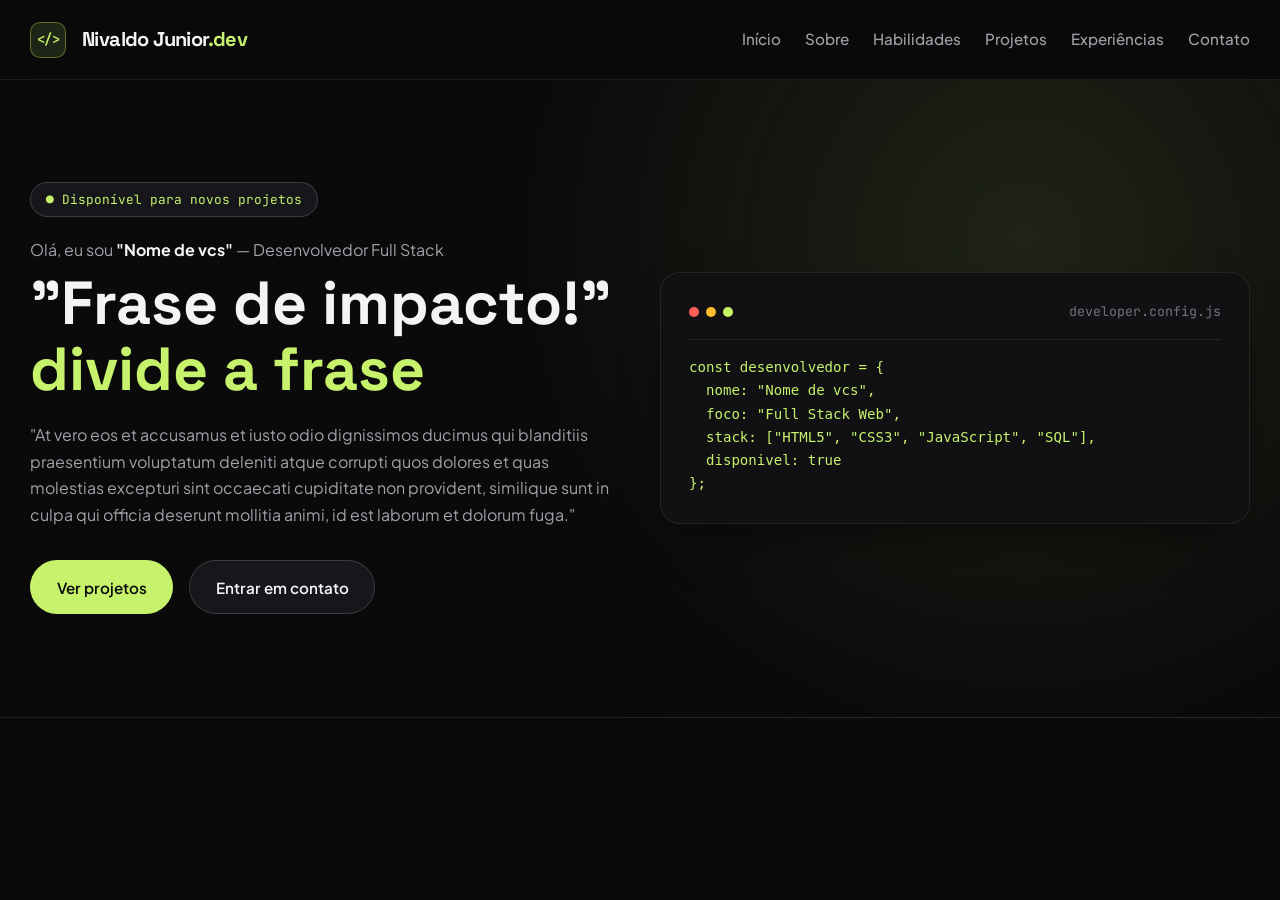
==== index.html @ bec2da5c "First commit" ====
<!DOCTYPE html>
<html lang="pt-BR">
<head>
  <meta charset="UTF-8">
  <meta name="viewport" content="width=device-width, initial-scale=1.0">
  <title>Nivaldo Junior - Desenvolvedor</title>

  <!-- Favicon -->
  <link rel="icon" href="assets/favicon.svg">

  <!-- Fontes Google -->
  <link rel="preconnect" href="https://fonts.googleapis.com">
  <link rel="preconnect" href="https://fonts.gstatic.com" crossorigin>
  <link href="https://fonts.googleapis.com/css2?family=JetBrains+Mono:wght@400;500;600&family=Plus+Jakarta+Sans:wght@400;500;600;700&family=Space+Grotesk:wght@500;600;700&display=swap" rel="stylesheet">

  <!-- Folha de Estilo -->
  <link rel="stylesheet" href="css/style.css">
</head>
<body>
  <!-- Link de acessibilidade para o teclado -->
  <a href="#home" class="skip-link">Pular para a Home</a>

  <!-- Navegação -->
  <header id="topo" class="site-header" data-site-header>
    <div class="container header-inner">
      <a href="#home" class="brand-logo" aria-label="Nivaldo Junior - Página Inicial">
        <span class="brand-mark" aria-hidden="true">&lt;/&gt;</span>
        <span class="brand-text">Nivaldo Junior<span class="brand-accent">.dev</span></span>
      </a>

      <!-- Controle checkbox invisível -->
      <input
        type="checkbox"
        id="nav-toggle"
        class="nav-toggle-input"
        aria-label="Abrir ou fechar menu de navegação"
        data-nav-checkbox
      >
      <label
        for="nav-toggle"
        class="nav-toggle-btn"
        aria-controls="primary-navigation"
        data-nav-toggle
      >
        <span class="hamburger-lines" aria-hidden="true"></span>
        <span class="sr-only">Menu</span>
      </label>

      <nav
        id="primary-navigation"
        class="primary-nav"
        aria-label="Navegação principal"
        data-nav-menu
      >
        <ul class="nav-list">
          <li class="nav-item">
            <a href="#home" class="nav-link" data-nav-link>Início</a>
          </li>
          <li class="nav-item">
            <a href="#sobre" class="nav-link" data-nav-link>Sobre</a>
          </li>
          <li class="nav-item">
            <a href="#habilidades" class="nav-link" data-nav-link>Habilidades</a>
          </li>
          <li class="nav-item">
            <a href="#projetos" class="nav-link" data-nav-link>Projetos</a>
          </li>
          <li class="nav-item">
            <a href="#experiencia" class="nav-link" data-nav-link>Experiências</a>
          </li>
          <li class="nav-item">
            <a href="#contato" class="nav-link" data-nav-link>Contato</a>
          </li>
        </ul>
      </nav>
    </div>
  </header>

  <!-- Sessão Main -->
  <main>
    <!-- Principais Informações -->
    <section id="home" class="info">
      <div class="container info-grid">
        <!-- Coluna de Apresentação -->
        <div>
          <span class="badge">● Disponível para novos projetos</span>
          <p class="info-subtitle">
            Olá, eu sou <strong>"Nome de vcs"</strong> — Desenvolvedor Full Stack
          </p>
          <h1 class="info-title">
            "Frase de impacto!" <span>divide a frase</span>
          </h1>
          <p class="info-text">
            "At vero eos et accusamus et iusto odio dignissimos ducimus qui blanditiis praesentium voluptatum deleniti atque corrupti quos dolores et quas molestias excepturi sint occaecati cupiditate non provident, similique sunt in culpa qui officia deserunt mollitia animi, id est laborum et dolorum fuga."
          </p>

          <div class="info-actions">
            <a href="#projetos" class="btn btn-primary">Ver projetos</a>
            <a href="#contato" class="btn btn-secondary">Entrar em contato</a>
          </div>
        </div>

        <!-- Coluna da Direita: Cartão de Código Decorativo -->
        <aside class="card code-card" aria-label="Resumo técnico">
          <div class="code-dots">
            <span></span><span></span><span></span>
            <small>developer.config.js</small>
          </div>
          <pre class="code-block"><code>const desenvolvedor = {
  nome: "Nome de vcs",
  foco: "Full Stack Web",
  stack: ["HTML5", "CSS3", "JavaScript", "SQL"],
  disponivel: true
};</code></pre>
        </aside>
      </div>
    </section>
  </main>
</body>
</html>
---- css/style.css ----
/* Design tokens & Variáveis :root */
:root {
  /* Paleta Principal de cores */
  --color-bg-primary: #0a0a0b;
  --color-bg-secondary: #111114;
  --color-bg-surface: #16161b;
  --color-bg-elevated: #1E1E25;
  --color-bg-glass: rgba(10, 10, 11, 0.78);

  /* Cores destaque */
  --color-accent: #C6F36B;
  --color-accent-hover: #D4fa84;
  --color-accent-dim: rgba(198, 243, 107, 0.12);
  --color-accent-border: rgba(198, 243, 107, 0.35);
  --color-accent-glow: rgba(198, 243, 107, 0.18);

  /* Tipografia e hierarquia de contraste */
  --color-text-primary: #F4F4F6;
  --color-text-secondary: #A1a1aa;
  --color-text-muted: #71717a;
  --color-text-inverse: #0a0a0b;

  /* Bordas Site */
  --color-border: rgba(255, 255, 255, 0.08);
  --color-border-strong: rgba(255, 255, 255, 0.16);

  /* Espaçamentos & Geometria */
  --container-max: 1220px;
  --header-height: 80px;
  --section-py: clamp(4.5rem, 8vw, 7.5rem);

  /* Raios das bordas */
  --radius-sm: 8px;
  --radius-md: 14px;
  --radius-lg: 20px;
  --radius-xl: 28px;
  --radius-full: 9999px;

  /* Sombras & Elevação */
  --shadow-card: 0 20px 45px -20px rgba(0, 0, 0, 0.75);
  --shadow-glow: 0 0 40px -10px rgba(198, 243, 107, 0.25);

  /* Transições */
  --ease-out: cubic-bezier(0.16, 1, 0.3, 1);
  --transition-fast: 180ms var(--ease-out);
  --transition-base: 300ms var(--ease-out);
  --transition-slow: 500ms var(--ease-out);
}

/* Reset aplicado ao HTML */
*,
*::before,
*::after {
  box-sizing: border-box;
  margin: 0;
  padding: 0;
}

html {
  scroll-behavior: smooth;
  font-size: 16px;
  color-scheme: dark;
}

body {
  min-height: 100vh;
  background-color: var(--color-bg-primary);
  color: var(--color-text-primary);
  font-family: 'Plus Jakarta Sans', system-ui, sans-serif;
  line-height: 1.65;
  -webkit-font-smoothing: antialiased;
  -moz-osx-font-smoothing: grayscale;
  overflow-x: clip;
}

section[id],
header[id] {
  scroll-margin-top: calc(var(--header-height) + 1rem);
}

ul,
ol {
  list-style: none;
}

a {
  color: inherit;
  text-decoration: none;
}

button,
input,
select,
textarea {
  font: inherit;
  color: inherit;
}

button {
  background: none;
  border: none;
  cursor: pointer;
}

address {
  font-style: normal;
}

::selection {
  background-color: var(--color-accent);
  color: var(--color-text-inverse);
}

/* Acessibilidade (oculta textos auxiliares visualmente) */
.sr-only {
  position: absolute;
  width: 1px;
  height: 1px;
  overflow: hidden;
  clip: rect(0, 0, 0, 0);
  white-space: nowrap;
}

.skip-link {
  position: fixed;
  top: -100px;
  left: 1rem;
  z-index: 2000;
  padding: 0.75rem 1.25rem;
  border-radius: var(--radius-sm);
  background-color: var(--color-accent);
  color: var(--color-text-inverse);
  font-weight: 700;
}

.skip-link:focus {
  top: 1rem;
}

/* Container centralizado */
.container {
  width: min(100% - 2.5rem, var(--container-max));
  margin-inline: auto;
}

/* Cabeçalho e Navegação */
.site-header {
  position: sticky;
  top: 0;
  z-index: 1000;
  min-height: var(--header-height);
  background-color: var(--color-bg-glass);
  backdrop-filter: blur(16px);
  -webkit-backdrop-filter: blur(16px);
  border-bottom: 1px solid var(--color-border);
  display: flex;
  align-items: center;
}

.header-inner {
  display: flex;
  align-items: center;
  justify-content: space-between;
  flex-wrap: wrap;
  gap: 1rem;
  padding-block: 0.75rem;
}

.brand-logo {
  display: inline-flex;
  align-items: center;
  gap: 1rem;
  font-family: 'Space Grotesk', sans-serif;
  font-size: 1.25rem;
  font-weight: 700;
  letter-spacing: -0.03em;
}

.brand-mark {
  display: inline-flex;
  align-items: center;
  justify-content: center;
  width: 36px;
  height: 36px;
  border-radius: 10px;
  background-color: var(--color-accent-dim);
  border: 1px solid var(--color-accent-border);
  color: var(--color-accent);
  font-family: 'JetBrains Mono', monospace;
  font-size: 0.875rem;
  font-weight: 600;
}

.brand-accent {
  color: var(--color-accent);
}

/* Oculta o controle mobile no desktop */
.nav-toggle-input,
.nav-toggle-btn {
  display: none;
}

.nav-list {
  display: flex;
  align-items: center;
  flex-wrap: wrap;
  gap: 1.5rem;
}

.nav-link {
  font-size: 0.95rem;
  font-weight: 500;
  color: var(--color-text-secondary);
  transition: color var(--transition-fast);
}

.nav-link:hover {
  color: var(--color-accent);
}

/* ==========================================================================
   SEÇÃO INFO (PRIMEIRA DOBRA)
   ========================================================================== */
.info {
  padding-block: clamp(4rem, 8vw, 7rem);
  border-bottom: 1px solid var(--color-border);
  background: radial-gradient(circle at 80% 25%, rgba(198, 243, 107, 0.11), transparent 45%);
}

.info-grid {
  display: grid;
  grid-template-columns: repeat(auto-fit, minmax(300px, 1fr));
  align-items: center;
  gap: 2.5rem;
}

.badge {
  display: inline-block;
  padding: 0.35rem 0.95rem;
  border-radius: var(--radius-full);
  background-color: var(--color-bg-surface);
  border: 1px solid var(--color-border-strong);
  color: var(--color-accent);
  font-family: 'JetBrains Mono', monospace;
  font-size: 0.8rem;
  margin-bottom: 1.25rem;
}

.info-subtitle {
  color: var(--color-text-secondary);
  margin-bottom: 0.5rem;
}

.info-subtitle strong {
  color: var(--color-text-primary);
}

.info-title {
  font-family: 'Space Grotesk', sans-serif;
  font-size: clamp(2.3rem, 5vw, 3.8rem);
  line-height: 1.08;
  margin-bottom: 1.25rem;
}

.info-title span {
  color: var(--color-accent);
}

.info-text {
  color: var(--color-text-secondary);
  margin-bottom: 2rem;
}

.info-actions {
  display: flex;
  flex-wrap: wrap;
  gap: 1rem;
}

/* ==========================================================================
   COMPONENTES REUTILIZÁVEIS (.btn e .card)
   ========================================================================== */
.btn {
  display: inline-flex;
  align-items: center;
  justify-content: center;
  padding: 0.85rem 1.6rem;
  border-radius: var(--radius-full);
  font-weight: 600;
  font-size: 0.95rem;
  border: 1px solid transparent;
  transition: transform var(--transition-fast),
              background-color var(--transition-fast),
              border-color var(--transition-fast);
}

.btn-primary {
  background-color: var(--color-accent);
  color: var(--color-text-inverse);
}

.btn-primary:hover {
  background-color: var(--color-accent-hover);
  transform: translateY(-2px);
}

.btn-secondary {
  background-color: var(--color-bg-surface);
  border-color: var(--color-border-strong);
}

.btn-secondary:hover {
  border-color: var(--color-accent);
  transform: translateY(-2px);
}

/* Cartão padrão que será reaproveitado nas próximas seções */
.card {
  background-color: var(--color-bg-surface);
  border: 1px solid var(--color-border);
  border-radius: var(--radius-lg);
  padding: 1.75rem;
  transition: transform var(--transition-base), border-color var(--transition-base);
}

.card:hover {
  transform: translateY(-5px);
  border-color: var(--color-accent-border);
}

/* Cartão estilo janela de código na direita */
.code-card {
  background-color: var(--color-bg-secondary);
  box-shadow: var(--shadow-card);
}

.code-dots {
  display: flex;
  align-items: center;
  gap: 0.45rem;
  padding-bottom: 1rem;
  margin-bottom: 1rem;
  border-bottom: 1px solid var(--color-border);
}

.code-dots span {
  width: 10px;
  height: 10px;
  border-radius: 50%;
}

.code-dots span:nth-child(1) { background-color: #ff5f56; }
.code-dots span:nth-child(2) { background-color: #ffbd2e; }
.code-dots span:nth-child(3) { background-color: var(--color-accent); }

.code-dots small {
  margin-left: auto;
  font-family: 'JetBrains Mono', monospace;
  color: var(--color-text-muted);
}

.code-block {
  font-family: 'JetBrains Mono', monospace;
  font-size: 0.88rem;
  color: var(--color-accent);
  overflow-x: auto;
}
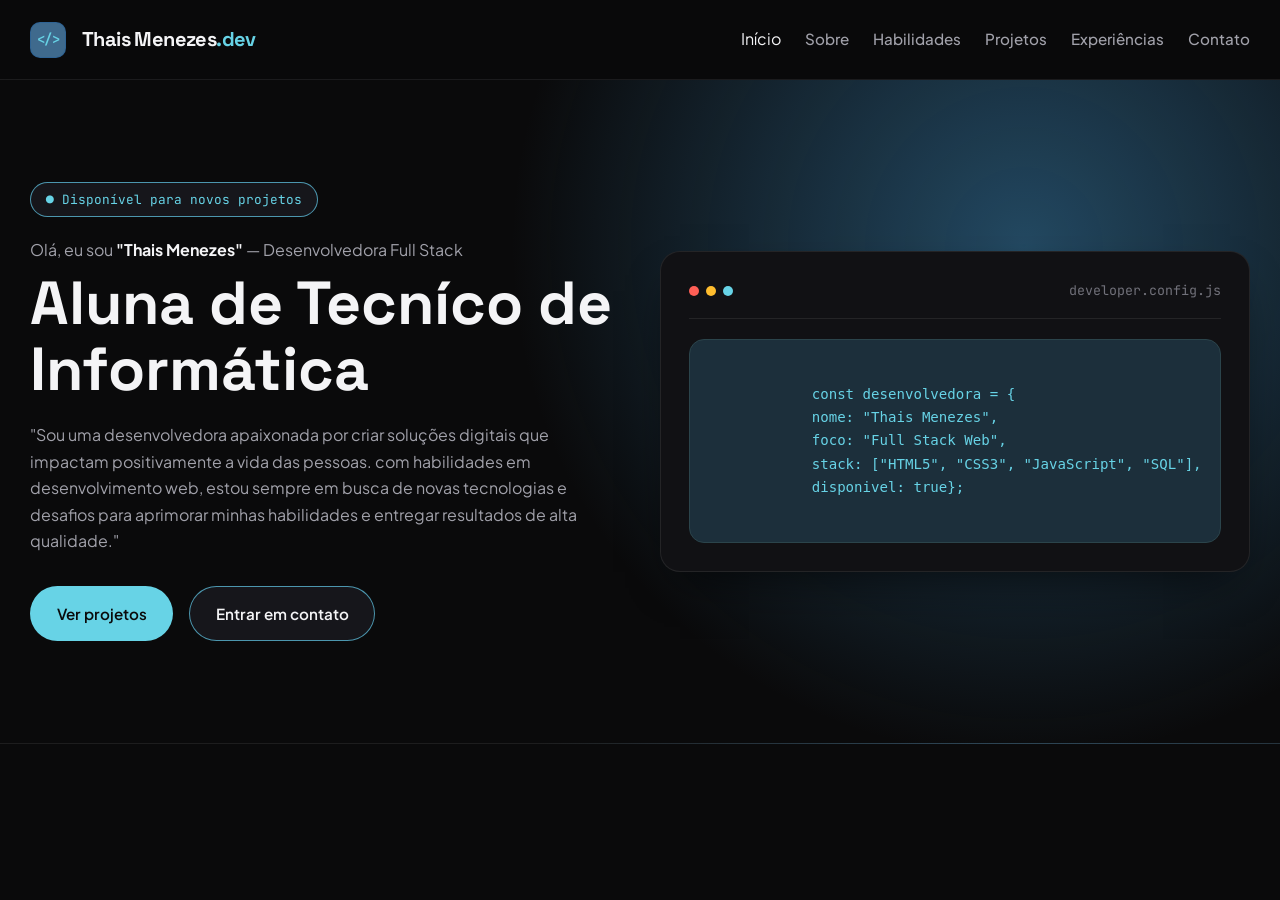
==== commit 5d927544: "negocio" ====
--- a/index.html
+++ b/index.html
@@ -3,7 +3,7 @@
 <head>
   <meta charset="UTF-8">
   <meta name="viewport" content="width=device-width, initial-scale=1.0">
-  <title>Nivaldo Junior - Desenvolvedor</title>
+  <title>Thais Menezes- Desenvolvedora</title>
 
   <!-- Favicon -->
   <link rel="icon" href="assets/favicon.svg">
@@ -23,9 +23,9 @@
   <!-- Navegação -->
   <header id="topo" class="site-header" data-site-header>
     <div class="container header-inner">
-      <a href="#home" class="brand-logo" aria-label="Nivaldo Junior - Página Inicial">
+      <a href="#home" class="brand-logo" aria-label="Thais Menezes - Página Inicial">
         <span class="brand-mark" aria-hidden="true">&lt;/&gt;</span>
-        <span class="brand-text">Nivaldo Junior<span class="brand-accent">.dev</span></span>
+        <span class="brand-text">Thais Menezes<span class="brand-accent">.dev</span></span>
       </a>
 
       <!-- Controle checkbox invisível -->
@@ -53,11 +53,11 @@
         data-nav-menu
       >
         <ul class="nav-list">
-          <li class="nav-item">
-            <a href="#home" class="nav-link" data-nav-link>Início</a>
+           <li class="nav-item">
+            <a href="#home">Início</a>
           </li>
           <li class="nav-item">
-            <a href="#sobre" class="nav-link" data-nav-link>Sobre</a>
+            <a href="sobre.html" class="nav-link" data-nav-link>Sobre</a>
           </li>
           <li class="nav-item">
             <a href="#habilidades" class="nav-link" data-nav-link>Habilidades</a>
@@ -85,13 +85,13 @@
         <div>
           <span class="badge">● Disponível para novos projetos</span>
           <p class="info-subtitle">
-            Olá, eu sou <strong>"Nome de vcs"</strong> — Desenvolvedor Full Stack
+            Olá, eu sou <strong>"Thais Menezes"</strong> — Desenvolvedora Full Stack
           </p>
           <h1 class="info-title">
-            "Frase de impacto!" <span>divide a frase</span>
+            Aluna de Tecníco de Informática <span></span>
           </h1>
           <p class="info-text">
-            "At vero eos et accusamus et iusto odio dignissimos ducimus qui blanditiis praesentium voluptatum deleniti atque corrupti quos dolores et quas molestias excepturi sint occaecati cupiditate non provident, similique sunt in culpa qui officia deserunt mollitia animi, id est laborum et dolorum fuga."
+            "Sou uma desenvolvedora apaixonada por criar soluções digitais que impactam positivamente a vida das pessoas. com habilidades em desenvolvimento web, estou sempre em busca de novas tecnologias e desafios para aprimorar minhas habilidades e entregar resultados de alta qualidade."
           </p>
 
           <div class="info-actions">
@@ -106,14 +106,17 @@
             <span></span><span></span><span></span>
             <small>developer.config.js</small>
           </div>
-          <pre class="code-block"><code>const desenvolvedor = {
-  nome: "Nome de vcs",
-  foco: "Full Stack Web",
-  stack: ["HTML5", "CSS3", "JavaScript", "SQL"],
-  disponivel: true
-};</code></pre>
+          <div class="info-card">
+          <pre class="code-block"><code>
+            const desenvolvedora = {
+            nome: "Thais Menezes",
+            foco: "Full Stack Web",
+            stack: ["HTML5", "CSS3", "JavaScript", "SQL"],
+            disponivel: true};
+        </code></pre>
         </aside>
       </div>
+    </div>
     </section>
   </main>
 </body>
--- a/css/style.css
+++ b/css/style.css
@@ -8,11 +8,11 @@
   --color-bg-glass: rgba(10, 10, 11, 0.78);
 
   /* Cores destaque */
-  --color-accent: #C6F36B;
-  --color-accent-hover: #D4fa84;
-  --color-accent-dim: rgba(198, 243, 107, 0.12);
-  --color-accent-border: rgba(198, 243, 107, 0.35);
-  --color-accent-glow: rgba(198, 243, 107, 0.18);
+  --color-accent: #67d3e6;
+  --color-accent-hover: #72bfd6;
+  --color-accent-dim: rgba(96, 162, 216, 0.644);
+  --color-accent-border: rgba(43, 99, 151, 0.822);
+  --color-accent-glow: rgba(55, 122, 134, 0.685);
 
   /* Tipografia e hierarquia de contraste */
   --color-text-primary: #F4F4F6;
@@ -22,7 +22,7 @@
 
   /* Bordas Site */
   --color-border: rgba(255, 255, 255, 0.08);
-  --color-border-strong: rgba(255, 255, 255, 0.16);
+  --color-border-strong: rgba(99, 205, 238, 0.699);
 
   /* Espaçamentos & Geometria */
   --container-max: 1220px;
@@ -38,7 +38,7 @@
 
   /* Sombras & Elevação */
   --shadow-card: 0 20px 45px -20px rgba(0, 0, 0, 0.75);
-  --shadow-glow: 0 0 40px -10px rgba(198, 243, 107, 0.25);
+  --shadow-glow: 0 0 40px -10px rgb(60, 155, 233);
 
   /* Transições */
   --ease-out: cubic-bezier(0.16, 1, 0.3, 1);
@@ -225,7 +225,7 @@
 .info {
   padding-block: clamp(4rem, 8vw, 7rem);
   border-bottom: 1px solid var(--color-border);
-  background: radial-gradient(circle at 80% 25%, rgba(198, 243, 107, 0.11), transparent 45%);
+  background: radial-gradient(circle at 80% 25%, rgba(47, 105, 143, 0.651), transparent 45%);
 }
 
 .info-grid {
@@ -366,3 +366,10 @@
   color: var(--color-accent);
   overflow-x: auto;
 }
+.info-card{
+  margin-top: 20px;
+  padding: 20px;
+  border: 1px solid #2b444b;
+  border-radius: 15px;
+  background-color:#1c2f3b
+}
